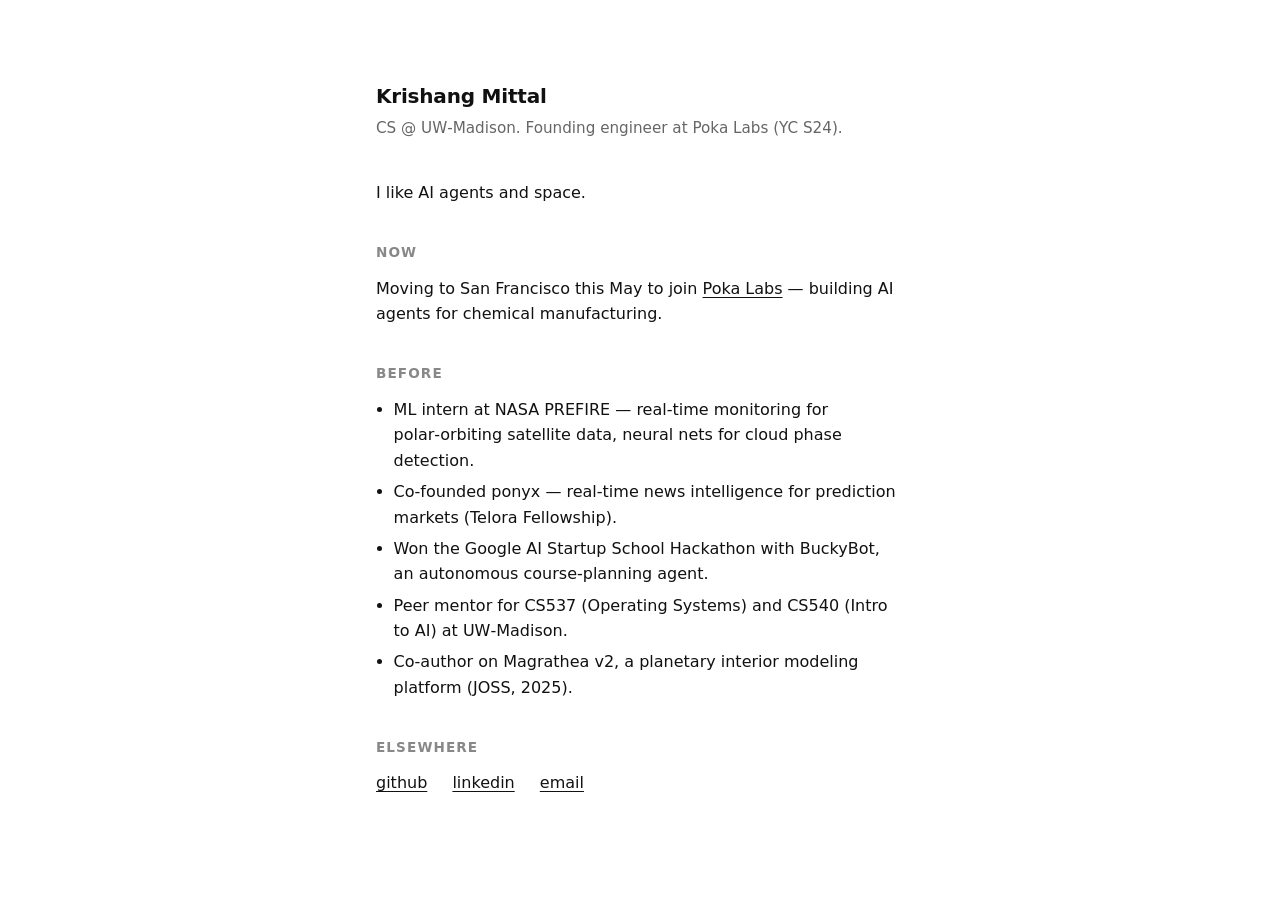
==== index.html @ c2775d10 "initial landing page" ====
<!DOCTYPE html>
<html lang="en">
<head>
  <meta charset="UTF-8">
  <meta name="viewport" content="width=device-width, initial-scale=1.0">
  <title>Krishang Mittal</title>
  <meta name="description" content="CS @ UW-Madison. Founding engineer at Poka Labs.">
  <link rel="icon" href="data:image/svg+xml,<svg xmlns=%22http://www.w3.org/2000/svg%22 viewBox=%220 0 100 100%22><text y=%22.9em%22 font-size=%2290%22>k</text></svg>">
  <style>
    :root { color-scheme: light dark; }
    * { box-sizing: border-box; }
    body {
      font-family: -apple-system, BlinkMacSystemFont, "SF Pro Text", system-ui, sans-serif;
      max-width: 36rem;
      margin: 5rem auto;
      padding: 0 1.5rem;
      line-height: 1.6;
      color: #111;
      background: #fff;
      font-size: 16px;
    }
    h1 {
      font-size: 1.25rem;
      font-weight: 600;
      margin: 0 0 0.25rem;
      letter-spacing: -0.01em;
    }
    .tag {
      color: #666;
      margin: 0 0 2.5rem;
      font-size: 0.95rem;
    }
    h2 {
      font-size: 0.85rem;
      font-weight: 600;
      text-transform: uppercase;
      letter-spacing: 0.08em;
      color: #888;
      margin: 2.25rem 0 0.75rem;
    }
    p, ul { margin: 0 0 1rem; }
    ul { padding-left: 1.1rem; }
    li { margin-bottom: 0.35rem; }
    a {
      color: #111;
      text-decoration: underline;
      text-underline-offset: 3px;
      text-decoration-thickness: 1px;
    }
    a:hover { color: #555; }
    .links a { margin-right: 1.25rem; }
    em { font-style: normal; font-weight: 500; }

    @media (prefers-color-scheme: dark) {
      body { color: #e8e8e8; background: #0e0e0e; }
      .tag { color: #888; }
      h2 { color: #777; }
      a { color: #e8e8e8; }
      a:hover { color: #aaa; }
    }
  </style>
</head>
<body>
  <h1>Krishang Mittal</h1>
  <p class="tag">CS @ UW&#8209;Madison. Founding engineer at Poka Labs (YC&nbsp;S24).</p>

  <p>I like AI agents and space.</p>

  <h2>Now</h2>
  <p>Moving to San Francisco this May to join <a href="https://pokalabs.com">Poka Labs</a> — building AI agents for chemical manufacturing.</p>

  <h2>Before</h2>
  <ul>
    <li>ML intern at NASA PREFIRE — real&#8209;time monitoring for polar&#8209;orbiting satellite data, neural nets for cloud phase detection.</li>
    <li>Co&#8209;founded <em>ponyx</em> — real&#8209;time news intelligence for prediction markets (Telora Fellowship).</li>
    <li>Won the Google AI Startup School Hackathon with <em>BuckyBot</em>, an autonomous course&#8209;planning agent.</li>
    <li>Peer mentor for CS537 (Operating Systems) and CS540 (Intro to AI) at UW&#8209;Madison.</li>
    <li>Co&#8209;author on <em>Magrathea v2</em>, a planetary interior modeling platform (JOSS, 2025).</li>
  </ul>

  <h2>Elsewhere</h2>
  <p class="links">
    <a href="https://github.com/krishangMittal">github</a>
    <a href="https://www.linkedin.com/in/krishang-mittal">linkedin</a>
    <a href="mailto:you@krishangmittal.com">email</a>
  </p>
</body>
</html>
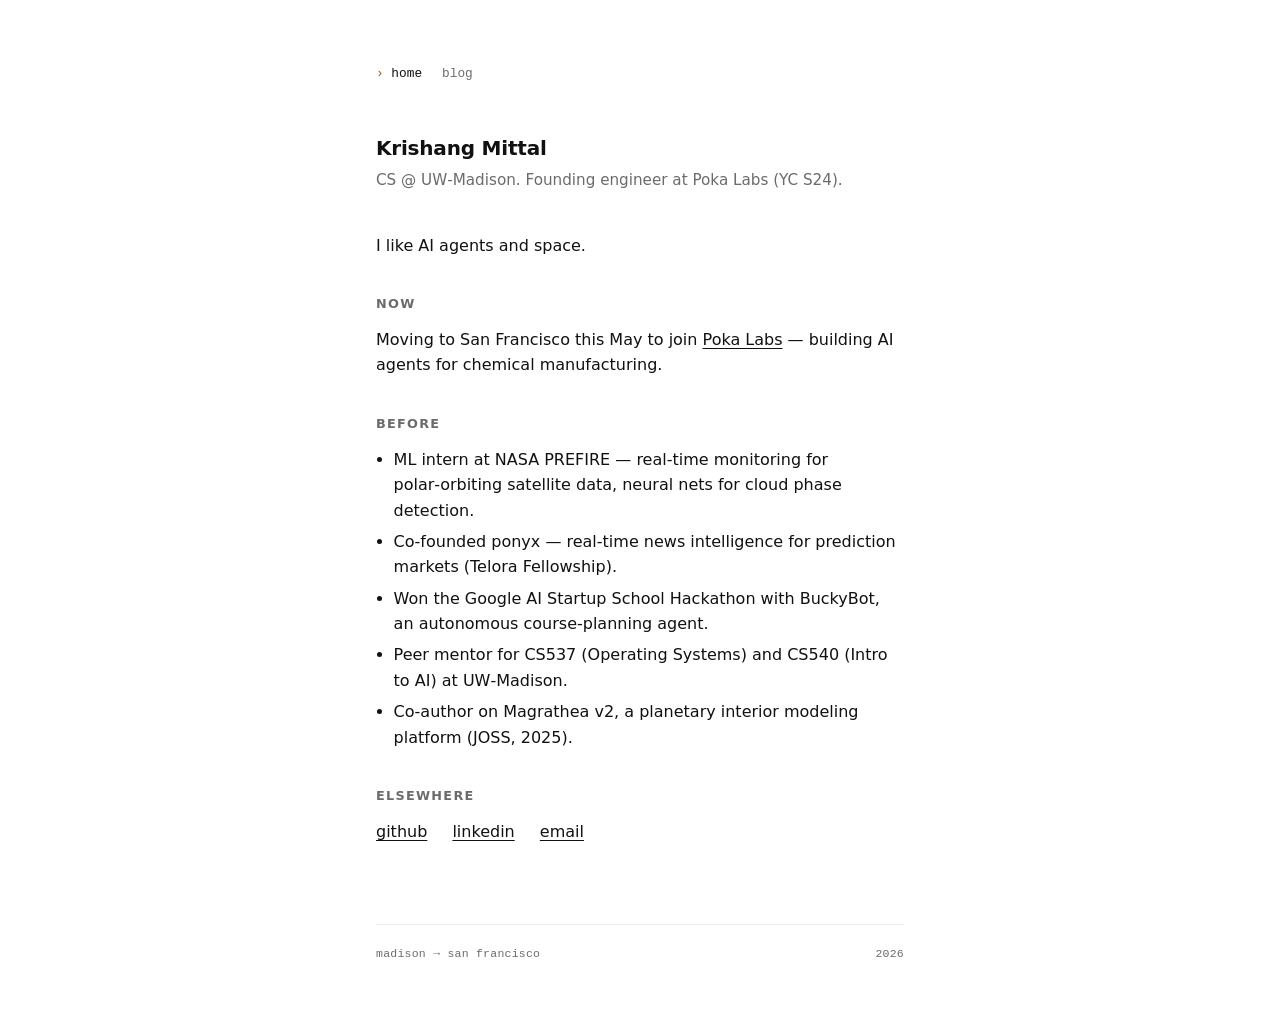
==== commit 32b1a11f: "add blog, extract shared css, nav + footer" ====
--- a/index.html
+++ b/index.html
@@ -5,62 +5,19 @@
   <meta name="viewport" content="width=device-width, initial-scale=1.0">
   <title>Krishang Mittal</title>
   <meta name="description" content="CS @ UW-Madison. Founding engineer at Poka Labs.">
+  <meta property="og:title" content="Krishang Mittal">
+  <meta property="og:description" content="CS @ UW-Madison. Founding engineer at Poka Labs.">
+  <meta property="og:url" content="https://krishangmittal.com">
+  <meta property="og:type" content="website">
   <link rel="icon" href="data:image/svg+xml,<svg xmlns=%22http://www.w3.org/2000/svg%22 viewBox=%220 0 100 100%22><text y=%22.9em%22 font-size=%2290%22>k</text></svg>">
-  <style>
-    :root { color-scheme: light dark; }
-    * { box-sizing: border-box; }
-    body {
-      font-family: -apple-system, BlinkMacSystemFont, "SF Pro Text", system-ui, sans-serif;
-      max-width: 36rem;
-      margin: 5rem auto;
-      padding: 0 1.5rem;
-      line-height: 1.6;
-      color: #111;
-      background: #fff;
-      font-size: 16px;
-    }
-    h1 {
-      font-size: 1.25rem;
-      font-weight: 600;
-      margin: 0 0 0.25rem;
-      letter-spacing: -0.01em;
-    }
-    .tag {
-      color: #666;
-      margin: 0 0 2.5rem;
-      font-size: 0.95rem;
-    }
-    h2 {
-      font-size: 0.85rem;
-      font-weight: 600;
-      text-transform: uppercase;
-      letter-spacing: 0.08em;
-      color: #888;
-      margin: 2.25rem 0 0.75rem;
-    }
-    p, ul { margin: 0 0 1rem; }
-    ul { padding-left: 1.1rem; }
-    li { margin-bottom: 0.35rem; }
-    a {
-      color: #111;
-      text-decoration: underline;
-      text-underline-offset: 3px;
-      text-decoration-thickness: 1px;
-    }
-    a:hover { color: #555; }
-    .links a { margin-right: 1.25rem; }
-    em { font-style: normal; font-weight: 500; }
-
-    @media (prefers-color-scheme: dark) {
-      body { color: #e8e8e8; background: #0e0e0e; }
-      .tag { color: #888; }
-      h2 { color: #777; }
-      a { color: #e8e8e8; }
-      a:hover { color: #aaa; }
-    }
-  </style>
+  <link rel="stylesheet" href="/style.css">
 </head>
 <body>
+  <nav class="site">
+    <a href="/" class="here">home</a>
+    <a href="/blog/">blog</a>
+  </nav>
+
   <h1>Krishang Mittal</h1>
   <p class="tag">CS @ UW&#8209;Madison. Founding engineer at Poka Labs (YC&nbsp;S24).</p>
 
@@ -82,7 +39,12 @@
   <p class="links">
     <a href="https://github.com/krishangMittal">github</a>
     <a href="https://www.linkedin.com/in/krishang-mittal">linkedin</a>
-    <a href="mailto:you@krishangmittal.com">email</a>
+    <a href="mailto:krishangmittal2004@gmail.com">email</a>
   </p>
+
+  <footer>
+    <span>madison → san francisco</span>
+    <span>2026</span>
+  </footer>
 </body>
 </html>
--- a/style.css
+++ b/style.css
@@ -0,0 +1,168 @@
+:root {
+  color-scheme: light dark;
+  --fg: #111;
+  --bg: #fff;
+  --muted: #6b6b6b;
+  --rule: #ececec;
+  --accent: #b54a2d;
+  --mono: ui-monospace, "SF Mono", Menlo, Consolas, monospace;
+}
+
+@media (prefers-color-scheme: dark) {
+  :root {
+    --fg: #ececec;
+    --bg: #0d0d0d;
+    --muted: #8a8a8a;
+    --rule: #1f1f1f;
+    --accent: #ff9072;
+  }
+}
+
+* { box-sizing: border-box; }
+
+html, body { margin: 0; padding: 0; }
+
+body {
+  font-family: -apple-system, BlinkMacSystemFont, "SF Pro Text", "Inter", system-ui, sans-serif;
+  max-width: 36rem;
+  margin: 0 auto;
+  padding: 4rem 1.5rem 0;
+  line-height: 1.6;
+  color: var(--fg);
+  background: var(--bg);
+  font-size: 16px;
+  -webkit-font-smoothing: antialiased;
+}
+
+::selection {
+  background: var(--accent);
+  color: #fff;
+}
+
+a {
+  color: var(--fg);
+  text-decoration: underline;
+  text-underline-offset: 3px;
+  text-decoration-thickness: 1px;
+  transition: color 120ms ease;
+}
+a:hover { color: var(--accent); }
+
+h1 {
+  font-size: 1.25rem;
+  font-weight: 600;
+  margin: 0 0 0.25rem;
+  letter-spacing: -0.01em;
+}
+
+h2 {
+  font-size: 0.8rem;
+  font-weight: 600;
+  text-transform: uppercase;
+  letter-spacing: 0.1em;
+  color: var(--muted);
+  margin: 2.25rem 0 0.75rem;
+}
+
+p, ul { margin: 0 0 1rem; }
+ul { padding-left: 1.1rem; }
+li { margin-bottom: 0.35rem; }
+em { font-style: normal; font-weight: 500; }
+
+nav.site {
+  font-family: var(--mono);
+  font-size: 0.8rem;
+  margin-bottom: 3rem;
+  display: flex;
+  gap: 1.25rem;
+  color: var(--muted);
+}
+nav.site a {
+  text-decoration: none;
+  color: var(--muted);
+}
+nav.site a:hover { color: var(--accent); }
+nav.site a.here {
+  color: var(--fg);
+}
+nav.site a.here::before {
+  content: "› ";
+  color: var(--accent);
+}
+
+.tag {
+  color: var(--muted);
+  margin: 0 0 2.5rem;
+  font-size: 0.95rem;
+}
+
+.links a { margin-right: 1.25rem; }
+
+footer {
+  margin: 5rem 0 3rem;
+  padding-top: 1.25rem;
+  border-top: 1px solid var(--rule);
+  color: var(--muted);
+  font-family: var(--mono);
+  font-size: 0.72rem;
+  display: flex;
+  justify-content: space-between;
+  letter-spacing: 0.02em;
+}
+
+/* blog post list */
+ul.posts {
+  list-style: none;
+  padding: 0;
+  margin-top: 0.5rem;
+}
+ul.posts li {
+  display: flex;
+  gap: 1.5rem;
+  margin-bottom: 0.6rem;
+  align-items: baseline;
+}
+ul.posts time {
+  font-family: var(--mono);
+  color: var(--muted);
+  font-size: 0.78rem;
+  min-width: 5.5rem;
+  letter-spacing: 0.02em;
+}
+ul.posts a {
+  text-decoration: none;
+}
+ul.posts a:hover {
+  text-decoration: underline;
+  text-underline-offset: 3px;
+}
+
+/* blog post body */
+article.post h1 {
+  font-size: 1.5rem;
+  font-weight: 600;
+  margin-bottom: 0.4rem;
+  letter-spacing: -0.015em;
+}
+article.post .meta {
+  font-family: var(--mono);
+  color: var(--muted);
+  font-size: 0.78rem;
+  margin-bottom: 2.5rem;
+  letter-spacing: 0.02em;
+}
+article.post p { margin-bottom: 1.2rem; }
+article.post blockquote {
+  border-left: 2px solid var(--accent);
+  margin: 1.5rem 0;
+  padding: 0.1rem 0 0.1rem 1.2rem;
+  color: var(--muted);
+  font-style: italic;
+}
+article.post code {
+  font-family: var(--mono);
+  font-size: 0.88em;
+  background: var(--rule);
+  padding: 0.1rem 0.35rem;
+  border-radius: 3px;
+}
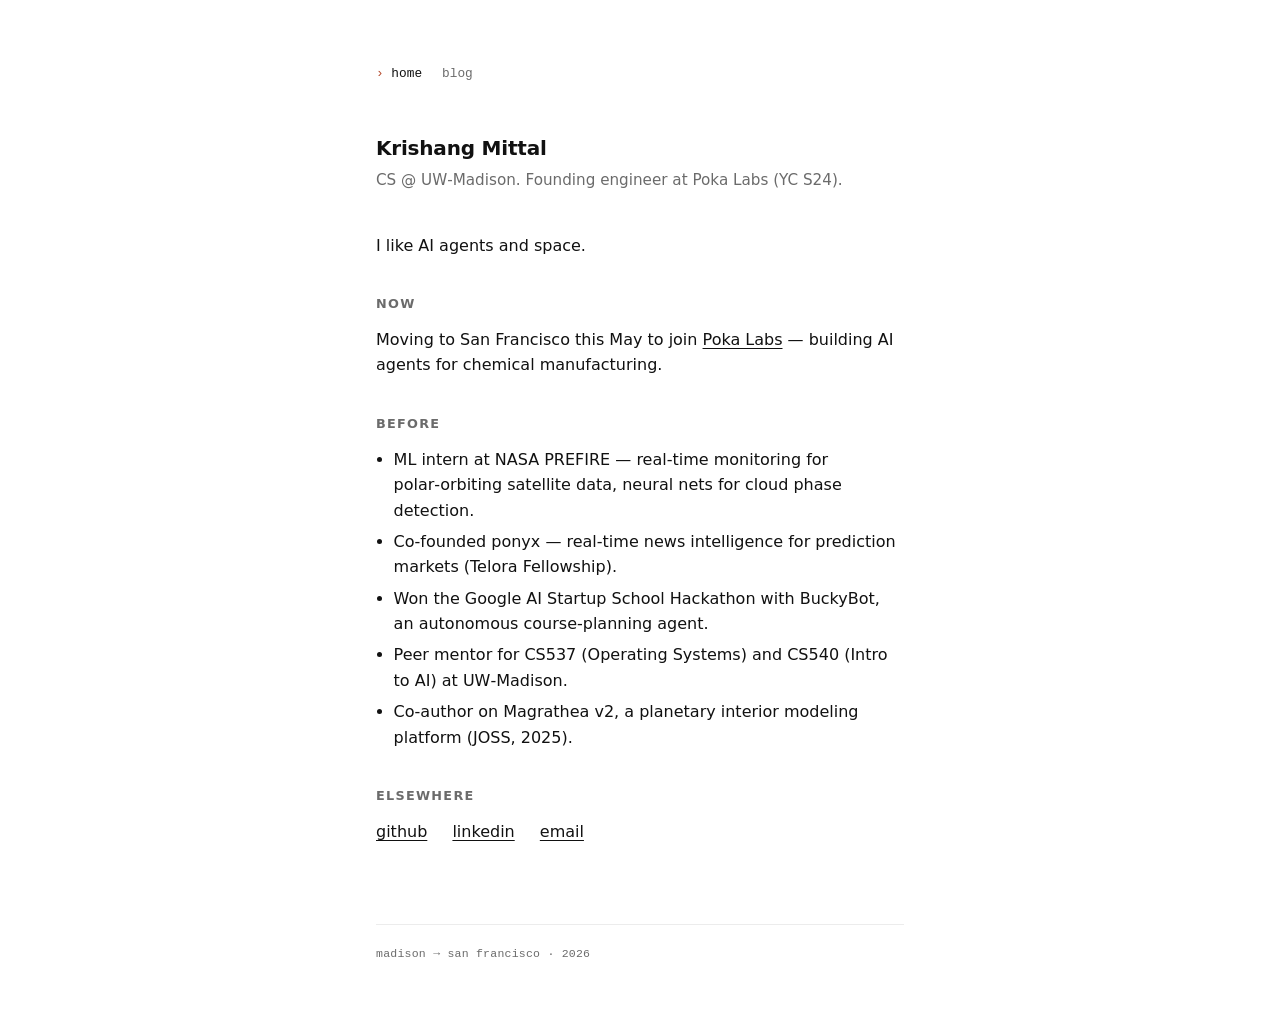
==== commit fcbea5b2: "add per-page view counter in footer" ====
--- a/index.html
+++ b/index.html
@@ -43,8 +43,9 @@
   </p>
 
   <footer>
-    <span>madison → san francisco</span>
-    <span>2026</span>
+    <span>madison → san francisco · 2026</span>
+    <span class="visits"></span>
   </footer>
+  <script src="/counter.js" defer></script>
 </body>
 </html>
--- a/style.css
+++ b/style.css
@@ -107,7 +107,14 @@
   font-size: 0.72rem;
   display: flex;
   justify-content: space-between;
+  gap: 1rem;
   letter-spacing: 0.02em;
+}
+footer a { color: var(--muted); text-decoration: none; }
+footer a:hover { color: var(--accent); }
+.visits {
+  color: var(--muted);
+  font-family: var(--mono);
 }
 
 /* blog post list */
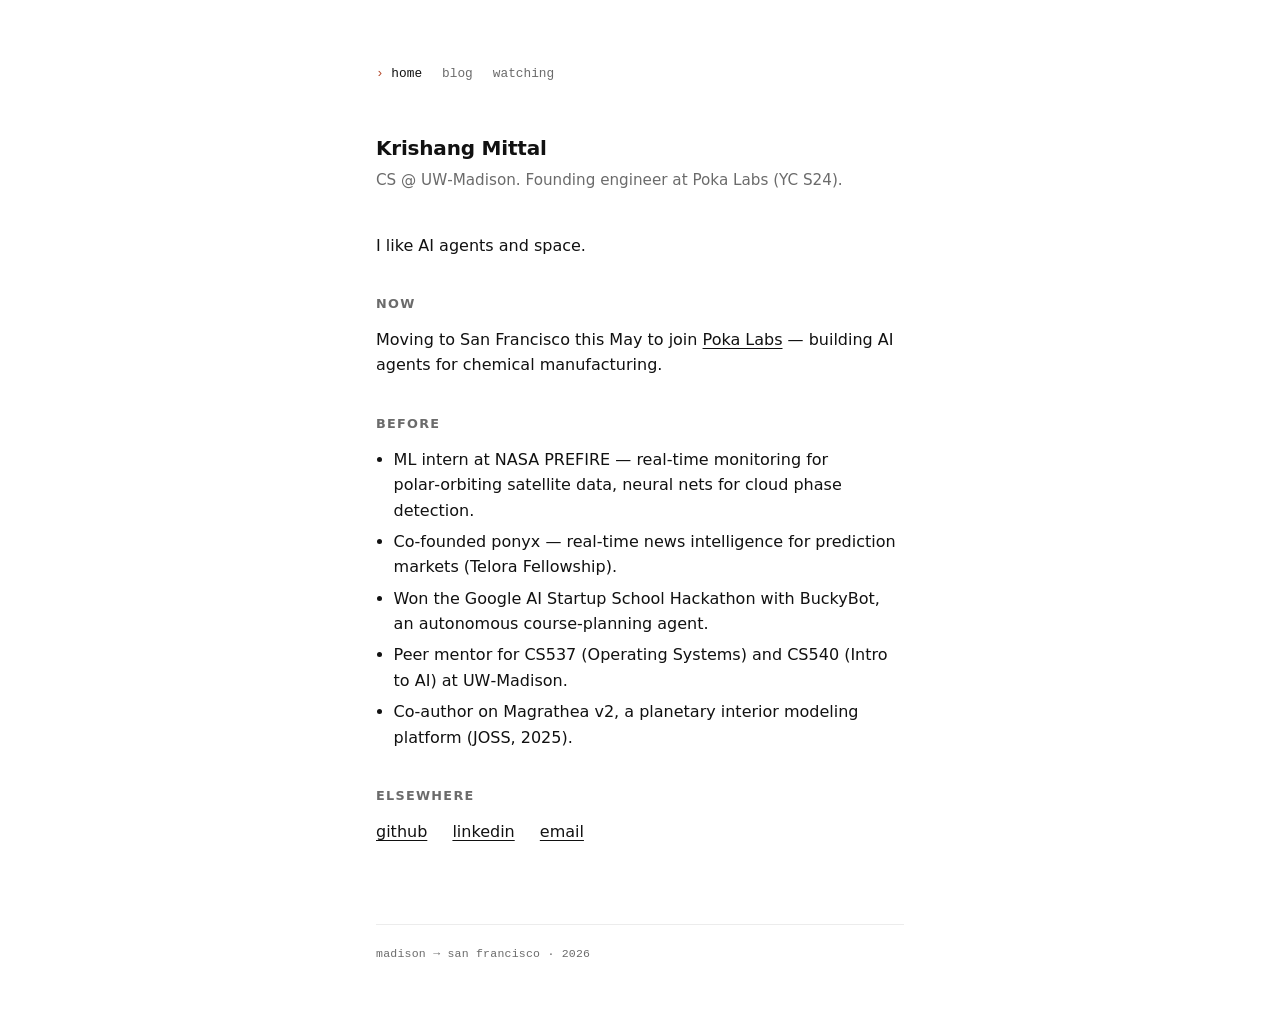
==== commit 2820585e: "add /watching page with poster + rating" ====
--- a/index.html
+++ b/index.html
@@ -16,6 +16,7 @@
   <nav class="site">
     <a href="/" class="here">home</a>
     <a href="/blog/">blog</a>
+    <a href="/watching/">watching</a>
   </nav>
 
   <h1>Krishang Mittal</h1>
--- a/style.css
+++ b/style.css
@@ -144,6 +144,48 @@
   text-underline-offset: 3px;
 }
 
+/* watching list */
+ul.films {
+  list-style: none;
+  padding: 0;
+  margin: 0.5rem 0 0;
+}
+ul.films li {
+  display: flex;
+  gap: 1.1rem;
+  margin-bottom: 1.4rem;
+  align-items: center;
+}
+ul.films img {
+  width: 64px;
+  height: 96px;
+  object-fit: cover;
+  border-radius: 3px;
+  background: var(--rule);
+  flex-shrink: 0;
+}
+ul.films .info {
+  display: flex;
+  flex-direction: column;
+  gap: 0.2rem;
+  min-width: 0;
+}
+ul.films .title {
+  font-weight: 500;
+  font-size: 0.98rem;
+  letter-spacing: -0.005em;
+}
+ul.films .meta {
+  font-family: var(--mono);
+  font-size: 0.74rem;
+  color: var(--muted);
+  letter-spacing: 0.02em;
+}
+ul.films .rating {
+  color: var(--accent);
+  font-weight: 600;
+}
+
 /* blog post body */
 article.post h1 {
   font-size: 1.5rem;
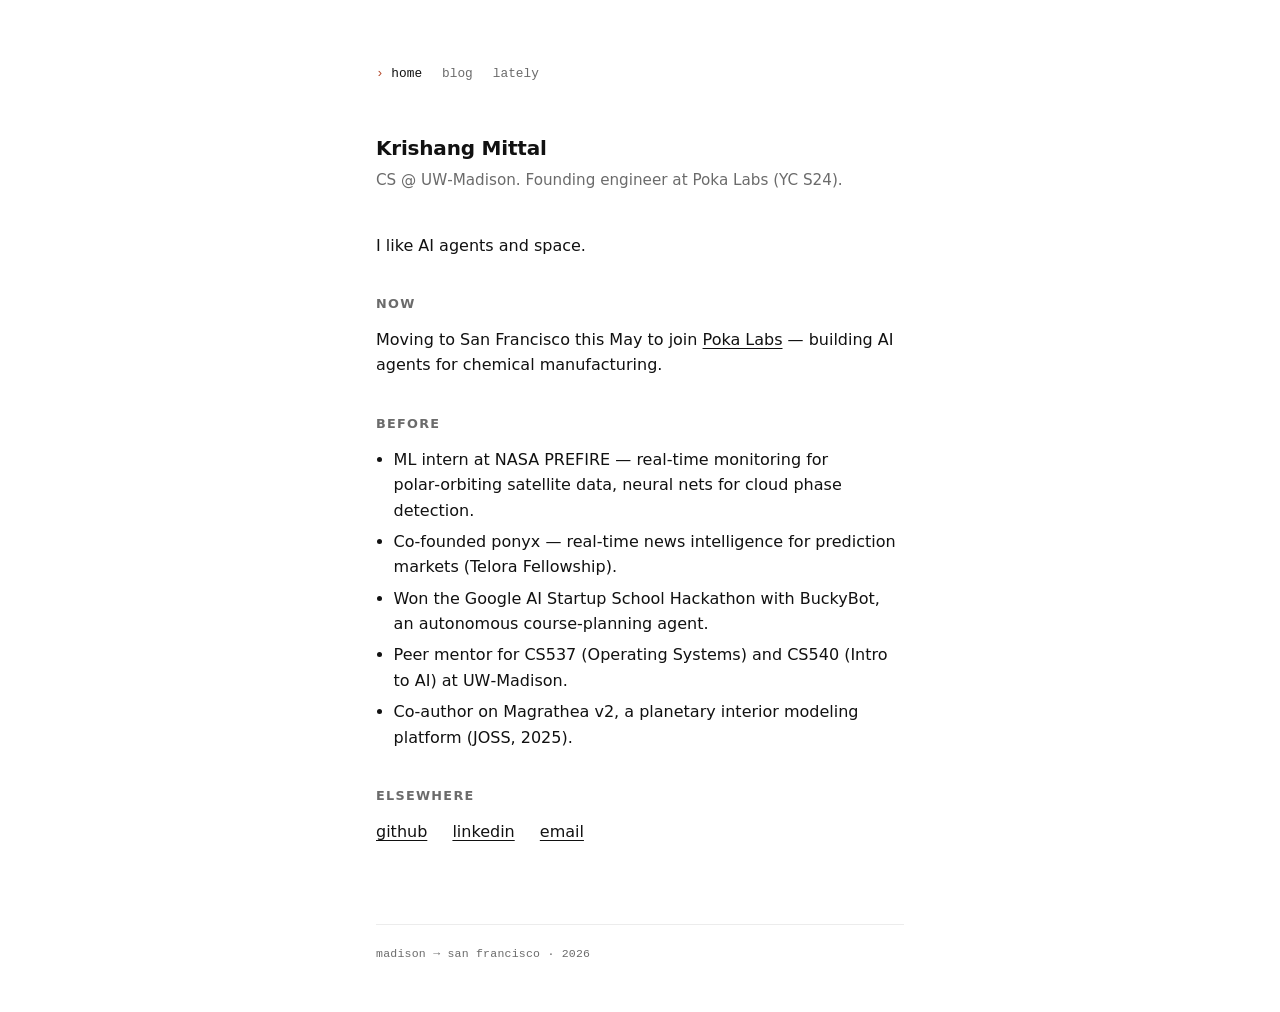
==== commit 71127bbb: "rename watching → lately, add books section" ====
--- a/index.html
+++ b/index.html
@@ -16,7 +16,7 @@
   <nav class="site">
     <a href="/" class="here">home</a>
     <a href="/blog/">blog</a>
-    <a href="/watching/">watching</a>
+    <a href="/lately/">lately</a>
   </nav>
 
   <h1>Krishang Mittal</h1>
--- a/style.css
+++ b/style.css
@@ -144,46 +144,69 @@
   text-underline-offset: 3px;
 }
 
-/* watching list */
-ul.films {
+/* lately grids (books + films) */
+ul.films, ul.books {
   list-style: none;
   padding: 0;
   margin: 0.5rem 0 0;
-}
-ul.films li {
-  display: flex;
-  gap: 1.1rem;
-  margin-bottom: 1.4rem;
-  align-items: center;
-}
-ul.films img {
-  width: 64px;
-  height: 96px;
+  display: grid;
+  grid-template-columns: repeat(auto-fill, minmax(140px, 1fr));
+  gap: 1.75rem 1.1rem;
+}
+ul.films li, ul.books li {
+  list-style: none;
+  display: flex;
+  flex-direction: column;
+}
+ul.films li::marker, ul.books li::marker { content: ""; }
+ul.films img, ul.books img {
+  width: 100%;
+  aspect-ratio: 2 / 3;
+  height: auto;
   object-fit: cover;
-  border-radius: 3px;
+  border-radius: 4px;
   background: var(--rule);
-  flex-shrink: 0;
-}
-ul.films .info {
+  display: block;
+  box-shadow: 0 1px 3px rgba(0, 0, 0, 0.08);
+  transition: transform 180ms ease, box-shadow 180ms ease;
+}
+ul.films li:hover img, ul.books li:hover img {
+  transform: translateY(-2px);
+  box-shadow: 0 6px 18px rgba(0, 0, 0, 0.12);
+}
+ul.films .info, ul.books .info {
   display: flex;
   flex-direction: column;
-  gap: 0.2rem;
-  min-width: 0;
-}
-ul.films .title {
+  gap: 0.15rem;
+  margin-top: 0.7rem;
+}
+ul.films .title, ul.books .title {
   font-weight: 500;
-  font-size: 0.98rem;
+  font-size: 0.88rem;
+  line-height: 1.3;
   letter-spacing: -0.005em;
 }
-ul.films .meta {
-  font-family: var(--mono);
-  font-size: 0.74rem;
+ul.films .meta, ul.books .meta {
+  font-family: var(--mono);
+  font-size: 0.7rem;
   color: var(--muted);
   letter-spacing: 0.02em;
 }
 ul.films .rating {
   color: var(--accent);
   font-weight: 600;
+}
+
+p.empty {
+  color: var(--muted);
+  font-family: var(--mono);
+  font-size: 0.78rem;
+  margin: 0.5rem 0 0;
+  font-style: italic;
+}
+
+body.wide {
+  max-width: 48rem;
 }
 
 /* blog post body */
